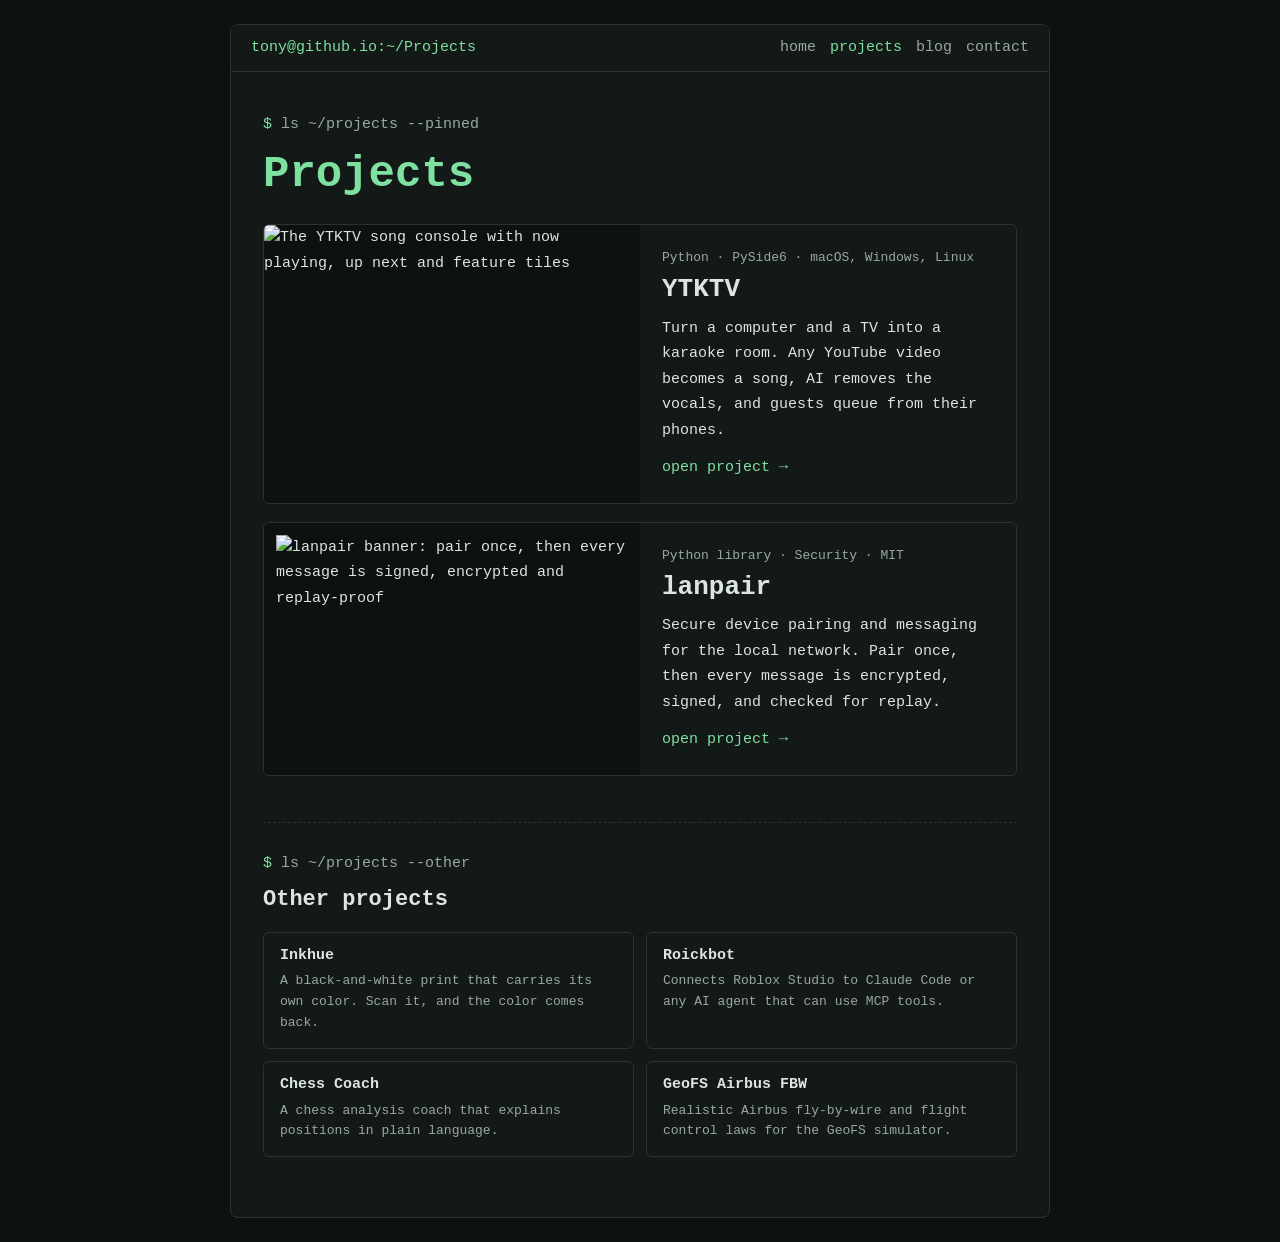
==== Projects/index.html @ 77653025 "Add personal site with Projects, Blog and Contact pages" ====
<!doctype html>
<html lang="en">
<head>
  <meta charset="utf-8">
  <meta name="viewport" content="width=device-width, initial-scale=1">
  <title>Projects · Tony Dong</title>
  <meta name="description" content="Projects by Tony Dong, led by YTKTV and lanpair.">
  <meta name="theme-color" content="#0d1110">
  <link rel="canonical" href="https://tonyd365.github.io/Projects/">
  <link rel="icon" href="/favicon.svg" type="image/svg+xml">
  <link rel="stylesheet" href="/styles.css">
</head>
<body>
  <a class="skip" href="#main">Skip to content</a>
  <div class="window">
    <header class="bar">
      <a class="path" href="/">tony@github.io:~/Projects</a>
      <nav aria-label="Sections">
        <a href="/">home</a>
        <a href="/Projects/" aria-current="page">projects</a>
        <a href="/Blog/">blog</a>
        <a href="/Contact/">contact</a>
      </nav>
    </header>

    <main id="main">
      <section>
        <p class="cmd">ls ~/projects --pinned</p>
        <h1 class="page-title">Projects</h1>

        <article class="big-card">
          <img src="https://raw.githubusercontent.com/TonyD365/YTKTV/main/docs/images/console.png" alt="The YTKTV song console with now playing, up next and feature tiles" loading="lazy">
          <div>
            <p class="tag">Python · PySide6 · macOS, Windows, Linux</p>
            <h2><a class="card-link" href="/Projects/YTKTV/">YTKTV</a></h2>
            <p>Turn a computer and a TV into a karaoke room. Any YouTube video becomes a song, AI removes the vocals, and guests queue from their phones.</p>
            <span class="open">open project →</span>
          </div>
        </article>

        <article class="big-card">
          <img class="contain" src="https://raw.githubusercontent.com/TonyD365/lanpair/main/docs/assets/banner.svg" alt="lanpair banner: pair once, then every message is signed, encrypted and replay-proof" loading="lazy">
          <div>
            <p class="tag">Python library · Security · MIT</p>
            <h2><a class="card-link" href="/Projects/lanpair/">lanpair</a></h2>
            <p>Secure device pairing and messaging for the local network. Pair once, then every message is encrypted, signed, and checked for replay.</p>
            <span class="open">open project →</span>
          </div>
        </article>
      </section>

      <section>
        <p class="cmd">ls ~/projects --other</p>
        <h2>Other projects</h2>
        <div class="small-grid">
          <article class="small-card"><h3><a class="card-link" href="https://github.com/TonyD365/Inkhue">Inkhue</a></h3><p>A black-and-white print that carries its own color. Scan it, and the color comes back.</p></article>
          <article class="small-card"><h3><a class="card-link" href="https://github.com/TonyD365/Roickbot">Roickbot</a></h3><p>Connects Roblox Studio to Claude Code or any AI agent that can use MCP tools.</p></article>
          <article class="small-card"><h3><a class="card-link" href="https://github.com/TonyD365/Chess-Coach">Chess Coach</a></h3><p>A chess analysis coach that explains positions in plain language.</p></article>
          <article class="small-card"><h3><a class="card-link" href="https://github.com/TonyD365/GeoFs-Airbus-Fly-By-Wire">GeoFS Airbus FBW</a></h3><p>Realistic Airbus fly-by-wire and flight control laws for the GeoFS simulator.</p></article>
        </div>
      </section>
    </main>
  </div>
</body>
</html>
---- styles.css ----
:root {
  color-scheme: dark;
  --bg: #0d1110;
  --panel: #131917;
  --line: #29332f;
  --text: #dce5e0;
  --muted: #9aa8a1;
  --accent: #7ee0a1;
  --link: #8fd3ff;
  --mono: ui-monospace, SFMono-Regular, Menlo, Consolas, "Liberation Mono", monospace;
}

* { box-sizing: border-box; }
html { scroll-behavior: smooth; scroll-padding-top: 64px; }
body { margin: 0; padding: 24px 16px; background: var(--bg); color: var(--text); font: 15px/1.7 var(--mono); }
a { color: var(--link); text-underline-offset: 3px; }
a:hover { color: var(--accent); }
:focus-visible { outline: 2px solid var(--accent); outline-offset: 2px; }

.skip { position: absolute; left: -999px; }
.skip:focus { left: 16px; top: 8px; z-index: 2; background: var(--panel); padding: 4px 8px; }

.window { max-width: 820px; margin: 0 auto; background: var(--panel); border: 1px solid var(--line); border-radius: 8px; }
.bar { position: sticky; top: 0; z-index: 1; display: flex; flex-wrap: wrap; justify-content: space-between; gap: 2px 20px; padding: 10px 20px; background: var(--panel); border-bottom: 1px solid var(--line); border-radius: 8px 8px 0 0; }
.path { color: var(--accent); }
.bar nav { display: flex; flex-wrap: wrap; gap: 14px; }
.bar nav a { color: var(--muted); text-decoration: none; }
.bar nav a:hover { color: var(--accent); }

main { padding: 12px 32px 32px; }
section { padding: 28px 0; border-bottom: 1px dashed var(--line); }
section:last-child { border-bottom: 0; }
.cmd { margin: 0 0 10px; color: var(--muted); overflow-wrap: anywhere; }
.cmd::before { content: "$ "; color: var(--accent); }
h1, h2, h3 { line-height: 1.25; margin: 0; }
h1 { font-size: clamp(34px, 8vw, 54px); color: var(--accent); margin-bottom: 16px; }
h2 { font-size: 22px; margin-bottom: 18px; }
h3 { font-size: 18px; }
.lead { font-size: 18px; }
.hero p:last-child { color: var(--muted); margin-bottom: 0; }

.feature { margin: 0 0 18px; padding: 18px 20px; border: 1px solid var(--line); border-radius: 6px; }
.feature header { display: flex; flex-wrap: wrap; justify-content: space-between; gap: 2px 16px; margin-bottom: 8px; }
.feature header span { color: var(--muted); font-size: 13px; }
.feature p { margin: 0 0 10px; }
.feature ul { margin: 0 0 12px; padding: 0; list-style: none; color: var(--muted); }
.feature li { padding-left: 18px; position: relative; }
.feature li::before { content: ">"; position: absolute; left: 0; color: var(--accent); }
pre { margin: 0 0 12px; padding: 8px 12px; overflow-x: auto; background: var(--bg); border-radius: 4px; }
.links { display: flex; flex-wrap: wrap; gap: 16px; margin-bottom: 0 !important; }
.links a::before { content: "["; color: var(--muted); }
.links a::after { content: "]"; color: var(--muted); }

.list { margin: 0; }
.list div { display: grid; grid-template-columns: 150px 1fr; gap: 16px; padding: 5px 0; }
.list dd { margin: 0; color: var(--muted); overflow-wrap: anywhere; }

#output { white-space: pre-wrap; overflow-wrap: anywhere; color: var(--muted); }
#output:not(:empty) { margin-bottom: 10px; }
#prompt { display: flex; flex-wrap: wrap; gap: 4px 10px; align-items: center; }
#prompt label { color: var(--accent); }
#command { flex: 1 1 160px; min-width: 0; padding: 4px 0; border: 0; border-bottom: 1px solid var(--line); background: transparent; color: var(--text); font: 16px var(--mono); }

.path { text-decoration: none; overflow-wrap: anywhere; }
.bar nav a[aria-current] { color: var(--accent); }
.page-title { font-size: clamp(30px, 7vw, 44px); margin-bottom: 22px; }
.more { margin: 14px 0 0; }
.crumb { margin: 0 0 18px; }
.crumb a { color: var(--muted); }
.hero .links { margin-top: 16px; }
.hero p.links { color: inherit; }
.tag { margin: 0 0 4px; color: var(--muted); font-size: 13px; }
.open { color: var(--accent); }
.note { padding-left: 12px; border-left: 2px solid var(--accent); color: var(--muted); font-size: 14px; }

.big-card, .small-card { position: relative; border: 1px solid var(--line); border-radius: 6px; transition: border-color .15s; }
.big-card:hover, .small-card:hover, .big-card:focus-within, .small-card:focus-within { border-color: var(--accent); }
.card-link { color: var(--text); text-decoration: none; }
.card-link::after { content: ""; position: absolute; inset: 0; border-radius: 6px; }
.big-card { display: grid; grid-template-columns: minmax(0, 1fr) minmax(0, 1fr); margin-bottom: 18px; overflow: hidden; }
.big-card img { display: block; width: 100%; height: 100%; min-height: 240px; object-fit: cover; object-position: top left; background: var(--bg); }
.big-card img.contain { object-fit: contain; object-position: center; padding: 12px; }
.big-card > div { padding: 22px; }
.big-card h2 { font-size: 26px; margin-bottom: 10px; }
.big-card p:not(.tag) { margin: 0 0 12px; }
.small-grid { display: grid; grid-template-columns: repeat(2, minmax(0, 1fr)); gap: 12px; }
.small-card { padding: 14px 16px; }
.small-card h3 { font-size: 15px; margin-bottom: 6px; }
.small-card p { margin: 0; color: var(--muted); font-size: 13px; line-height: 1.6; }

figure { margin: 0 0 18px; }
figure img { display: block; width: 100%; height: auto; border: 1px solid var(--line); border-radius: 6px; }
figcaption { margin-top: 6px; color: var(--muted); font-size: 13px; }
.prompt-list { margin: 0 0 12px; padding: 0; list-style: none; color: var(--muted); }
.prompt-list li { position: relative; padding-left: 18px; }
.prompt-list li::before { content: ">"; position: absolute; left: 0; color: var(--accent); }
.list.wide div { grid-template-columns: 190px 1fr; }

@media (max-width: 600px) {
  .big-card, .small-grid, .list.wide div { grid-template-columns: minmax(0, 1fr); }
  .list.wide div { gap: 0; }
  .big-card img { height: 190px; min-height: 0; }
  .big-card > div { padding: 16px; }
  body { padding: 0; font-size: 14px; }
  .window { border: 0; border-radius: 0; }
  .bar { padding: 8px 16px; border-radius: 0; }
  main { padding: 4px 16px 20px; }
  .feature { padding: 14px; }
  .list div { grid-template-columns: 1fr; gap: 0; padding: 7px 0; }
  html { scroll-padding-top: 84px; }
}

@media (prefers-reduced-motion: reduce) {
  html { scroll-behavior: auto; }
}
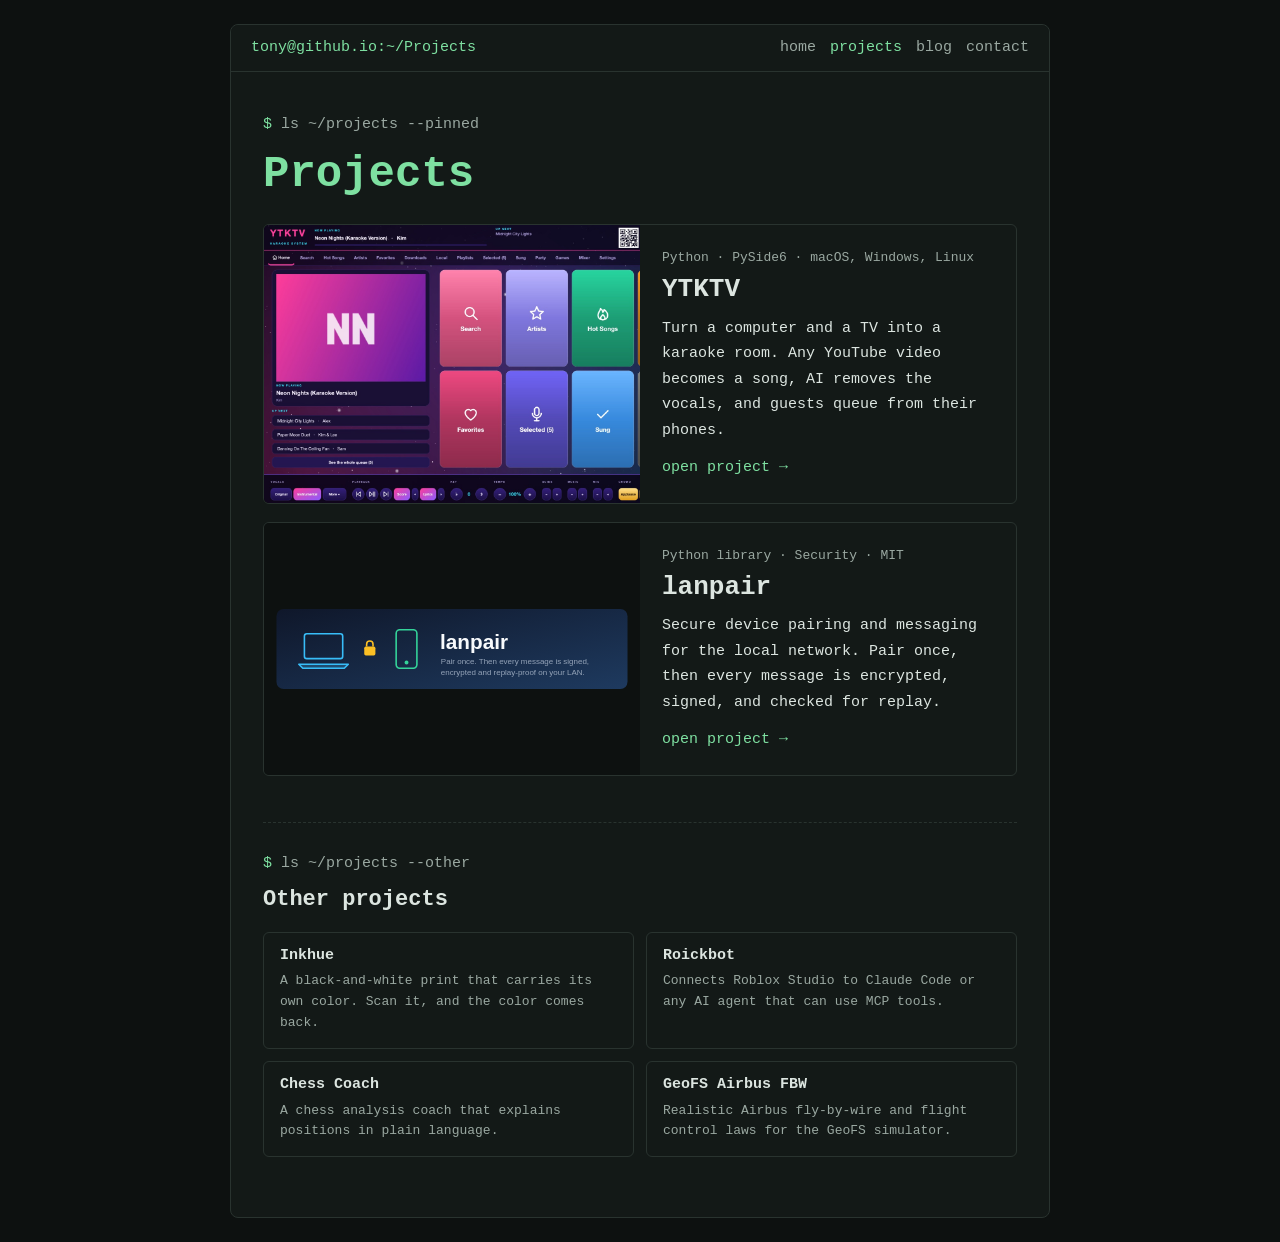
==== commit 0b3f2e7e: "Host project images on the site" ====
--- a/Projects/index.html
+++ b/Projects/index.html
@@ -29,7 +29,7 @@
         <h1 class="page-title">Projects</h1>
 
         <article class="big-card">
-          <img src="https://raw.githubusercontent.com/TonyD365/YTKTV/main/docs/images/console.png" alt="The YTKTV song console with now playing, up next and feature tiles" loading="lazy">
+          <img src="/assets/projects/ytktv-console.jpg" alt="The YTKTV song console with now playing, up next and feature tiles" width="1400" height="875" fetchpriority="high">
           <div>
             <p class="tag">Python · PySide6 · macOS, Windows, Linux</p>
             <h2><a class="card-link" href="/Projects/YTKTV/">YTKTV</a></h2>
@@ -39,7 +39,7 @@
         </article>
 
         <article class="big-card">
-          <img class="contain" src="https://raw.githubusercontent.com/TonyD365/lanpair/main/docs/assets/banner.svg" alt="lanpair banner: pair once, then every message is signed, encrypted and replay-proof" loading="lazy">
+          <img class="contain" src="/assets/projects/lanpair-banner.svg" alt="lanpair banner: pair once, then every message is signed, encrypted and replay-proof" loading="lazy">
           <div>
             <p class="tag">Python library · Security · MIT</p>
             <h2><a class="card-link" href="/Projects/lanpair/">lanpair</a></h2>
--- a/styles.css
+++ b/styles.css
@@ -96,9 +96,24 @@
 .prompt-list li::before { content: ">"; position: absolute; left: 0; color: var(--accent); }
 .list.wide div { grid-template-columns: 190px 1fr; }
 
+.post-list { margin: 22px 0 0; padding: 0; list-style: none; }
+.post-list li { display: grid; grid-template-columns: 120px minmax(0, 1fr); gap: 16px; padding: 12px 0; border-top: 1px dashed var(--line); }
+.post-list time { color: var(--muted); }
+.post-list p { margin: 2px 0 0; color: var(--muted); font-size: 14px; }
+.post { padding: 28px 0; overflow-wrap: anywhere; }
+.post .page-title { font-size: clamp(26px, 6vw, 38px); margin-bottom: 8px; }
+.post h2 { margin-top: 30px; margin-bottom: 10px; }
+.post h3 { margin-top: 22px; }
+.post img { max-width: 100%; height: auto; border-radius: 6px; }
+.post blockquote { margin: 16px 0; padding-left: 12px; border-left: 2px solid var(--accent); color: var(--muted); }
+.post :not(pre) > code { padding: 1px 5px; background: var(--bg); border-radius: 3px; }
+.post table { display: block; max-width: 100%; overflow-x: auto; border-collapse: collapse; }
+.post th, .post td { padding: 5px 10px; border: 1px solid var(--line); overflow-wrap: normal; }
+
 @media (max-width: 600px) {
   .big-card, .small-grid, .list.wide div { grid-template-columns: minmax(0, 1fr); }
   .list.wide div { gap: 0; }
+  .post-list li { grid-template-columns: minmax(0, 1fr); gap: 0; }
   .big-card img { height: 190px; min-height: 0; }
   .big-card > div { padding: 16px; }
   body { padding: 0; font-size: 14px; }
